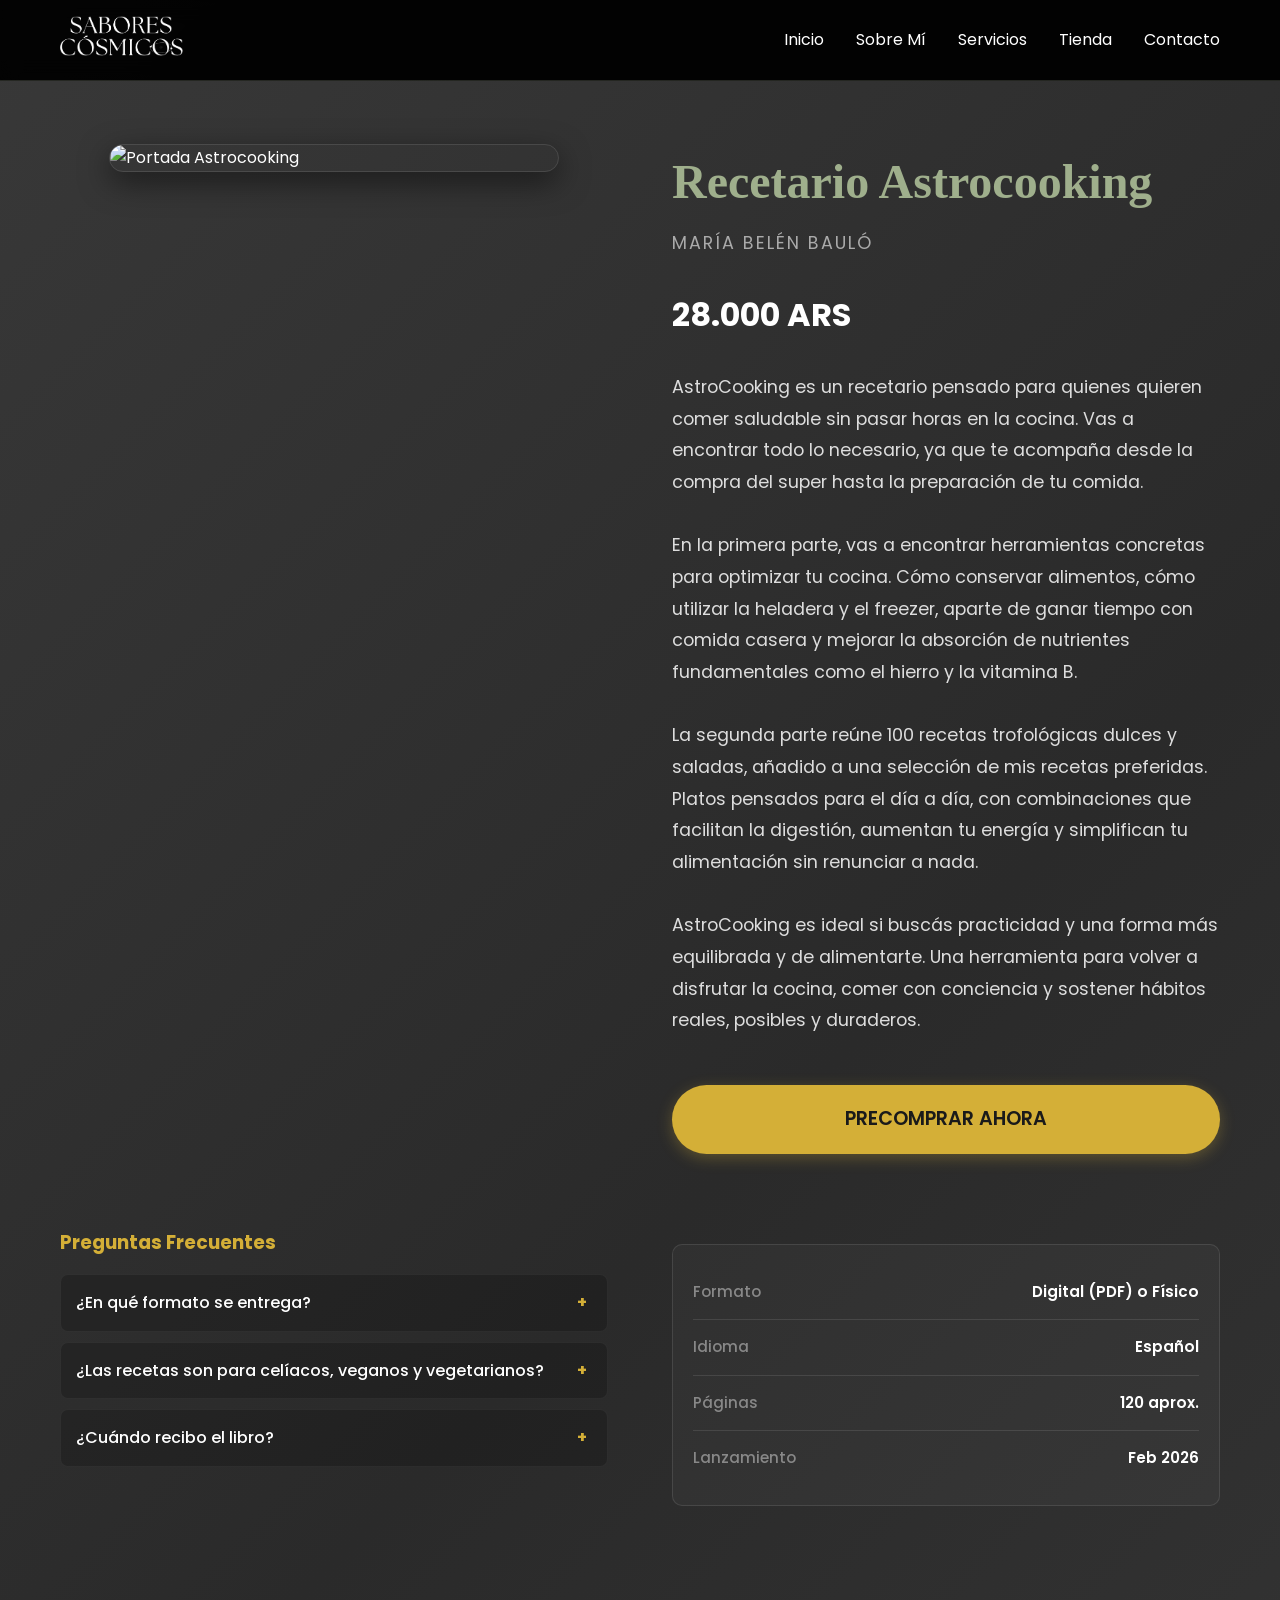
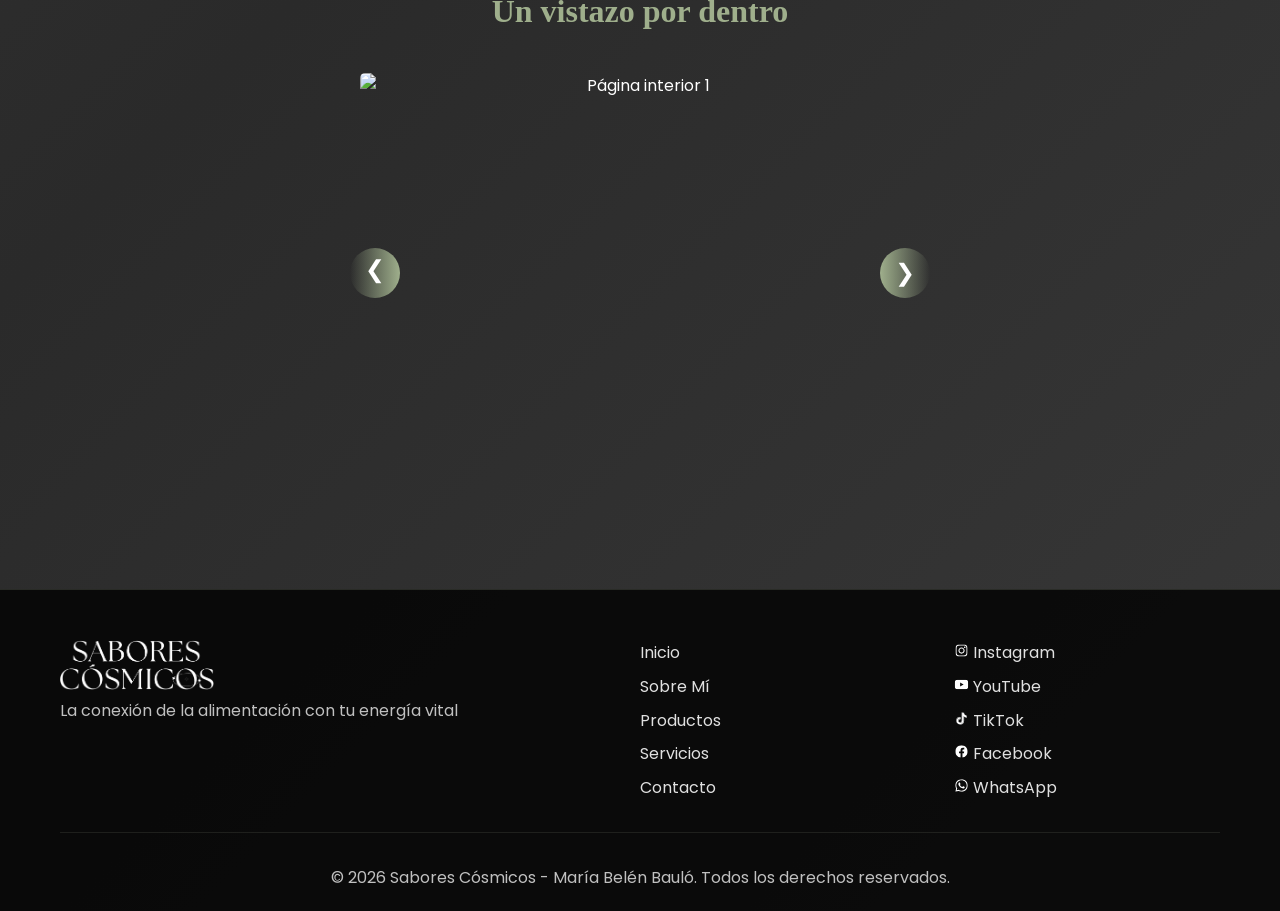
==== astrocooking.html @ de5dc97a "Add files via upload" ====
<!DOCTYPE html>
<html lang="es">
<head>
    <meta charset="UTF-8">
    <meta name="viewport" content="width=device-width, initial-scale=1.0">
    <meta name="description" content="Recetario Astrocooking - Sabores Cósmicos">
    <title>Astrocooking - Preventa | Sabores Cósmicos</title>
    
    <link rel="stylesheet" href="styles.css">
    <link rel="icon" type="image/webp" href="assets/favicon.webp">
    <link href="https://fonts.googleapis.com/css2?family=Poppins:wght@300;400;500;600;700&family=Dancing+Script:wght@400;500;600;700&display=swap" rel="stylesheet">

<style>
        body { padding-top: 80px; }

        
        .product-container {
            display: grid;
            max-width: 1200px;
            margin: 0 auto;
            padding: 4rem 20px;
            gap: 3rem; 
            
            
            grid-template-columns: 1fr 1fr;
            grid-template-areas: 
                "imagen  info"
                "faq     specs";
            align-items: start;
        }

        /* Asignamos nombres a las cajas */
        .area-imagen { grid-area: imagen; }
        .area-info   { grid-area: info; }
        .area-specs  { grid-area: specs; }
        .area-faq    { grid-area: faq; }

        /* Imagen */
        .book-cover-container {
            position: relative;
            border-radius: 15px;
            overflow: hidden;
            box-shadow: 0 10px 30px rgba(0,0,0,0.5);
            border: 1px solid rgba(255,255,255,0.1);
            max-width: 400px; 
            margin: 0 auto;
        }
        
        .book-cover {
            width: 100%;
            display: block;
            transition: transform 0.3s ease;
        }
        .book-cover:hover { transform: scale(1.02); }

        /* Info del Libro */
        .book-info h1 {
            font-family: 'Dancing Script', cursive;
            font-size: 3.5rem;
            color: #d4af37;
            margin-bottom: 0.5rem;
        }
        .author { color: #aaa; text-transform: uppercase; letter-spacing: 2px; margin-bottom: 2rem; }
        .price-tag { font-size: 2rem; font-weight: 700; color: #fff; margin-bottom: 2rem; display: block; }
        .description { font-size: 1.1rem; line-height: 1.8; color: #ddd; margin-bottom: 2rem; }
        
        .btn-large {
            width: 100%;
            padding: 1.2rem;
            font-size: 1.2rem;
            text-align: center;
            margin-top: 1rem;
            display: block;
        }

        
        .specs-table {
            background: rgba(255,255,255,0.03);
            padding: 20px;
            border-radius: 10px;
            border: 1px solid rgba(255,255,255,0.1);
        }
        .spec-row {
            display: flex;
            justify-content: space-between;
            padding: 12px 0;
            border-bottom: 1px solid rgba(255,255,255,0.1);
            font-size: 0.95rem;
        }
        .spec-row:last-child { border-bottom: none; }
        .spec-label { color: #888; }
        .spec-value { color: #fff; font-weight: 600; }

        
        .faq-container h3 { margin-bottom: 1rem; color: #d4af37; }
        
        details {
            background: rgba(0,0,0,0.2);
            margin-bottom: 10px;
            border-radius: 8px;
            border: 1px solid rgba(255,255,255,0.05);
            overflow: hidden;
        }
        
        summary {
            padding: 15px;
            cursor: pointer;
            font-weight: 500;
            outline: none;
            list-style: none;
            position: relative;
        }
        
        summary::-webkit-details-marker { display: none; }
        
        summary::after {
            content: '+';
            position: absolute;
            right: 20px;
            font-weight: bold;
            color: #d4af37;
        }
        
        details[open] summary::after { content: '-'; }
        
        .faq-content {
            padding: 0 15px 15px 15px;
            color: #ccc;
            font-size: 0.95rem;
            line-height: 1.6;
        }

        
        @media (max-width: 768px) {
            .product-container {
                grid-template-columns: 1fr;
                gap: 0.5rem;
                
                grid-template-areas: 
                    "imagen"
                    "info"
                    "faq"
                    "specs";
            }
            .book-info h1 { font-size: 2.5rem; }
        }
    </style>

</head>
<body>

    <nav class="navbar">
        <div class="nav-container">
            <div class="nav-logo">
                <a href="index.html">
                    <img src="assets/logoHD.png" alt="Logo Sabores Cósmicos" class="logo-img">
                </a>
            </div>
            <div class="nav-menu" id="nav-menu">
                <a href="index.html#home" class="nav-link">Inicio</a>
                <a href="index.html#about" class="nav-link">Sobre Mí</a>
                <a href="index.html#services" class="nav-link">Servicios</a>
                <a href="index.html#products" class="nav-link active">Tienda</a>
                <a href="index.html#contact" class="nav-link">Contacto</a>
            </div>
            <div class="hamburger" id="hamburger">
                <span class="bar"></span>
                <span class="bar"></span>
                <span class="bar"></span>
            </div>
        </div>
    </nav>

   <main class="product-container">
        
        <div class="area-imagen">
            <div class="book-cover-container">
                <img src="assets/PLACEHOLDER45.jpg" alt="Portada Astrocooking" class="book-cover">
            </div>
        </div>

        <div class="area-info book-info">
<h1>Recetario Astrocooking</h1>
            <p class="author">María Belén Bauló</p>
            <span class="price-tag">28.000 ARS</span>
            
            <p class="description">
                AstroCooking es un recetario pensado para quienes quieren comer saludable 
                sin pasar horas en la cocina. Vas a encontrar todo lo necesario, ya que te acompaña desde la compra del super hasta
                la preparación de tu comida.<br><br>

                En la primera parte, vas a encontrar herramientas concretas para optimizar tu cocina. Cómo conservar alimentos, cómo utilizar la heladera 
                y el freezer, aparte de ganar tiempo con comida casera y mejorar la absorción de nutrientes fundamentales como el hierro y la vitamina B.<br><br>

                La segunda parte reúne 100 recetas trofológicas dulces y saladas, añadido a una selección de mis recetas preferidas. Platos pensados para 
                el día a día, con combinaciones que facilitan la digestión, aumentan tu energía y simplifican tu alimentación sin renunciar a nada.<br><br>

                AstroCooking es ideal si buscás practicidad y una forma más equilibrada y  de alimentarte. Una herramienta para volver a disfrutar la cocina, 
                comer con conciencia y sostener hábitos reales, posibles y duraderos.
            </p>

            <a href="https://bit.ly/4j3k0Pp" class="btn btn-large">PRECOMPRAR AHORA</a>
            <p style="text-align:center; font-size:0.8rem; margin-top:10px; color:#888;">
                
            </p>
        </div>

        <div class="area-faq faq-container">
            <h3>Preguntas Frecuentes</h3>
            
            <details>
                <summary>¿En qué formato se entrega?</summary>
                <div class="faq-content">
                    El recetario se entrega en uno de dos formatos: En PDF, hecho para usarse cómodamente en cualquier dispositivo.
                    En formato físico, para toda la argentina. Tapa full color, con un interior de papel obra de 75gr.
                </div>
            </details>

            <details>
                <summary>¿Las recetas son para celíacos, veganos y vegetarianos?</summary>
                <div class="faq-content">
                    Sí, las recetas están adaptadas con opciones sin harina ni huevo, queso, carne, etc.
                </div>
            </details>
             
             <details>
                <summary>¿Cuándo recibo el libro?</summary>
                <div class="faq-content">
                    Al ser una preventa, vas a recibir el libro en tu correo electrónico el día del lanzamiento oficial.
                </div>
            </details>
        </div>

        <div class="area-specs specs-table">
            <div class="spec-row">
                <span class="spec-label">Formato</span>
                <span class="spec-value">Digital (PDF) o Físico</span>
            </div>
            <div class="spec-row">
                <span class="spec-label">Idioma</span>
                <span class="spec-value">Español</span>
            </div>
            <div class="spec-row">
                <span class="spec-label">Páginas</span>
                <span class="spec-value">120 aprox.</span>
            </div>
            <div class="spec-row">
                <span class="spec-label">Lanzamiento</span>
                <span class="spec-value">Feb 2026</span>
            </div>
        </div>

    </main>

    <script src="script.js"></script>
</body>
</html><!DOCTYPE html>
<html lang="es">
<head>
    <meta charset="UTF-8">
    <meta name="viewport" content="width=device-width, initial-scale=1.0">
    <meta name="description" content="Recetario Astrocooking - Sabores Cósmicos">
    <title>Astrocooking PREVENTA</title>
    
    <link rel="stylesheet" href="styles.css">
    <link rel="icon" type="image/webp" href="assets/favicon.webp">
    <link href="https://fonts.googleapis.com/css2?family=Poppins:wght@300;400;500;600;700&family=Dancing+Script:wght@400;500;600;700&display=swap" rel="stylesheet">

    <style>
        body { padding-top: 80px; }

        .product-container {
            display: grid;
            grid-template-columns: 1fr 1fr; 
            gap: 4rem;
            padding: 4rem 20px;
            max-width: 1200px;
            margin: 0 auto;
            align-items: start;
        }

     
        .book-cover-container {
            position: relative;
            border-radius: 15px;
            overflow: hidden;
            box-shadow: 0 10px 30px rgba(0,0,0,0.5);
            border: 1px solid rgba(255,255,255,0.1);
            max-width: 450px;
            margin: 0 auto;
        }
        
        .book-cover {
            width: 100%;
            height: auto;
            display: block;
            transition: transform 0.3s ease;
        }
        
        .book-cover:hover { transform: scale(1.02); }

        
        .book-info h1 {
            font-family: 'Raleway';
            font-size: 3rem;
            color: #9faf8cff; 
            margin-bottom: 0.5rem;
        }

        .author {
            font-size: 1.1rem;
            color: #aaa;
            margin-bottom: 2rem;
            text-transform: uppercase;
            letter-spacing: 2px;
        }

        .price-tag {
            font-size: 2rem;
            font-weight: 700;
            color: #fff;
            margin-bottom: 2rem;
            display: block;
        }

        .description {
            font-size: 1.1rem;
            line-height: 1.8;
            color: #ddd;
            margin-bottom: 3rem;
        }

        
        .specs-table {
            width: 100%;
            margin-top: 1rem;
            border-top: 1px solid rgba(255,255,255,0.1);
        }

        .spec-row {
            display: flex;
            justify-content: space-between;
            padding: 15px 0;
            border-bottom: 1px solid rgba(255,255,255,0.1);
            font-size: 0.95rem;
        }

        .spec-label { color: #888; font-weight: 500; }
        .spec-value { color: #fff; font-weight: 600; }

    .btn-large {
            display: block;         
            width: 100%;
            padding: 1.2rem;
            font-size: 1.2rem;
            text-align: center;
            margin-top: 2rem;
            
         
            background-color: #d4af37; 
            color: #1a1a1a;           
            border: none;
            border-radius: 50px;       
            text-decoration: none;   
            font-weight: 600;          
            cursor: pointer;
            transition: all 0.3s ease; 
            box-shadow: 0 4px 15px rgba(212, 175, 55, 0.3); 
        }

        .btn-large:hover {
            background-color: #fff;    
            color: #d4af37;           
            transform: translateY(-3px); 
            box-shadow: 0 6px 20px rgba(212, 175, 55, 0.5);
        }

        
        @media (max-width: 768px) {
            .product-container { grid-template-columns: 1fr; gap: 2rem; }
            .book-info h1 { font-size: 2.5rem; }
        }

.preview-section {
            max-width: 1200px;
            margin: 1rem auto 6rem auto;
            padding: 0 20px;
            text-align: center;
        }

        .preview-section h2 {
            font-family: 'Times New Roman';
            font-size: 2rem;
            color: #9faf8c;
            margin-bottom: 1rem;
        }

        .carousel-container {
            position: relative;
            max-width: 600px;
            margin: 0 auto;
            border-radius: 0px;
            overflow: hidden; 
           
        }

        .carousel-track {
            display: flex;
            transition: transform 0.5s ease-in-out; 
            width: 100%;
        }

        .carousel-slide {
            min-width: 100%; 
            display: flex;
            justify-content: center;
            align-items: center;
            padding: 20px; 
        }

        .carousel-slide img,
        .carousel-slide video {
            width: 100%;
            height: 400px;     
            object-fit: cover;
            border-radius: 5px;
            display: block;    
        }


        .slider-btn {
            position: absolute;
            top: 50%;
            transform: translateY(-50%);
            width: 50px;
            height: 50px;
            border: none;
            color: #fff;
            font-size: 1.5rem;
            cursor: pointer;
            z-index: 10;
            border-radius: 50%;
            display: flex;
            align-items: center;
            justify-content: center;
            transition: opacity 0.3s;

            background: linear-gradient(90deg, #9faf8cff 0%, rgba(159, 175, 140, 0) 100%);
        }

        .slider-btn:hover { opacity: 0.8; }
        .prev-btn { left: 10px; transform: translateY(-50%) rotate(180deg); }
        .next-btn { right: 10px; }
    </style>
</head>
<body>

    <section class="preview-section">
        <h2>Un vistazo por dentro</h2>
        
        <div class="carousel-container">
            <button class="slider-btn prev-btn" onclick="moverCarrusel(-1)">❯</button>
            
            <div class="carousel-track" id="track">
                
                <div class="carousel-slide">
                    <img src="assets/1.1.png" alt="Página interior 1">
                </div>
                
                <div class="carousel-slide">
                    <img src="assets/1.2.png" alt="Página interior 2">
                </div>
                
                <div class="carousel-slide">
                    <img src="assets/1.3.png" alt="Página interior 3">
                </div>
                
               <div class="carousel-slide">
                        <video autoplay loop muted playsinline style="width:100%; height:400px; object-fit:cover; border-radius:5px; display:block;">
                            <source src="assets/1.4.mp4" type="video/mp4">
                            Tu navegador no soporta videos.
                        </video>
                    </div>

                <div class="carousel-slide">
                    <img src="assets/1.5.png" alt="Página interior 5">
                </div>

            </div>

            <button class="slider-btn next-btn" onclick="moverCarrusel(1)">❯</button>
        </div>
    </section>

    <footer class="footer">
        <div class="container">
            <div class="footer-content">
                <div class="footer-logo">
                    <img src="assets/logoHD.png" height="50" alt="Logotipo Sabores Cósmicos" title="Sabores Cósmicos">
                    <p>La conexión de la alimentación con tu energía vital</p>
                </div>
                <div class="footer-links">
                    <a href="#home">Inicio</a>
                    <a href="#about">Sobre Mí</a>
                    <a href="#products">Productos</a>
                    <a href="#services">Servicios</a>
                    <a href="#contact">Contacto</a>
                </div>
                <div class="social-links">
    <a href="https://www.instagram.com/saborescosmicos.mbb/" target="_blank">
        <img src="assets/ig.svg" height="15" alt="Instagram Icon" title="@saborescosmicos.mbb">
        <span>Instagram</span>
    </a>
    <a href="https://www.youtube.com/channel/UCPgUv7SQaU97grO2RtAFSaw" target="_blank">
        <img src="assets/yt.svg" height="15" alt="YouTube Icon" title="@saborescosmicos">
        <span>YouTube</span>
    </a>
    <a href="https://www.tiktok.com/@saborescosmicos" target="_blank">
        <img src="assets/tt.svg" height="15" alt="TikTok Icon" title="@saborescosmicos">
        <span>TikTok</span>
    </a>
    <a href="https://www.facebook.com/saborescosmicos.mbb" target="_blank">
        <img src="assets/fb.svg" height="15" alt="Facebook Icon" title="/saborescosmicos.mbb">
        <span>Facebook</span>
    </a>
    <a href="https://api.whatsapp.com/send/?phone=3516868397&text&type=phone_number&app_absent=0" target="_blank">
        <img src="assets/wsp.svg" height="15" alt="WhatsApp Icon" title="+54 9 351 686-8397">
        <span>WhatsApp</span>
    </a>
</div>
            </div>
            <div class="footer-bottom">
                <p> © 2026 Sabores Cósmicos - María Belén Bauló. Todos los derechos reservados.</p>
            </div>
        </div>
    </footer>

    <script src="script.js"></script>

    <div id="copy-warning">
    <p>El contenido de esta página está protegido. No se permite su copia.</p>
</div>
</body>
</html>

<script>
        let indiceActual = 0;

        function moverCarrusel(direccion) {
            const track = document.getElementById('track');
            const slides = document.querySelectorAll('.carousel-slide');
            const totalSlides = slides.length;

            // Actualizamos el índice
            indiceActual = indiceActual + direccion;

            // Lógica de bucle infinito (si llegas al final, vuelve al inicio)
            if (indiceActual < 0) {
                indiceActual = totalSlides - 1;
            } else if (indiceActual >= totalSlides) {
                indiceActual = 0;
            }

            // Movemos la cinta usando porcentaje
            // Si índice es 0 -> translateX(0%)
            // Si índice es 1 -> translateX(-100%)
            // Si índice es 2 -> translateX(-200%)
            track.style.transform = `translateX(-${indiceActual * 100}%)`;
        }
    </script>

    <script src="script.js"></script>
</body>
</html>
---- styles.css ----
/* Reset and Base Styles */
* {
    margin: 0;
    padding: 0;
    box-sizing: border-box;
}

body {
    font-family: 'Poppins', sans-serif;
    line-height: 1.6;
    color: #ffffff;
    background: linear-gradient(135deg, #383838 0%, #2a2a2a 50%, #383838 100%);
    min-height: 100vh;

    -webkit-user-select: none; 
    -moz-user-select: none;
    -ms-user-select: none;
    user-select: none;
    
}

.container {
    max-width: 1200px;
    margin: 0 auto;
    padding: 0 20px;
}

/* Navigation */
.navbar {
    position: fixed;
    top: 0;
    width: 100%;
    background: rgba(0, 0, 0, 0.95);
    backdrop-filter: blur(10px);
    z-index: 1000;
    padding: 1rem 0;
    border-bottom: 1px solid rgba(115, 123, 106, 0.3);
}

.nav-container {
    max-width: 1200px;
    margin: 0 auto;
    padding: 0 20px;
    display: flex;
    justify-content: space-between;
    align-items: center;
}

.nav-logo .logo-img {
    height: 40px;
    width: auto;
}

.nav-menu {
    display: flex;
    gap: 2rem;
}

.nav-link {
    color: #ffffff;
    text-decoration: none;
    font-weight: 400;
    transition: color 0.3s ease;
    position: relative;
}

.nav-link:hover {
    color: #737b6a;
}

.nav-link::after {
    content: '';
    position: absolute;
    width: 0;
    height: 2px;
    bottom: -5px;
    left: 0;
    background: linear-gradient(90deg, #737b6a, #383838);
    transition: width 0.5s ease;
}

.nav-link:hover::after {
    width: 100%;
}

.nav-social-links {
    display: flex; 
    gap: 1.2rem; 
    align-items: center; 
}

.nav-social-links img {
    height: 24px;
    transition: transform 0.3s ease;
}

.hamburger {
    display: none;
    flex-direction: column;
    cursor: pointer;
}

.hamburger span {
    width: 25px;
    height: 3px;
    background: #737b6a;
    margin: 3px 0;
    transition: 0.3s;
}

/* Hero Section */
.hero {
    min-height: 100vh;
    display: flex;
    align-items: center;
    text-align: left;
    padding: 120px 20px 100px 100px;
    background: radial-gradient(ellipse at center, rgba(115, 123, 106, 0.1) 0%, transparent 70%);

    background-image: linear-gradient(rgba(0, 0, 0, 0.3), rgba(0, 0, 0, 0.3)), url('assets/bg2.jpg');
    background-size: cover;
    background-position: center;
    background-repeat: no-repeat;
}


.hero-content {
    align-items: center;
    justify-content: flex-end;
    margin-left: 670px;
    max-width: 1300px;
    text-align: left;
}

.profile-image {
    margin-bottom: 2rem;
}

.profile-img {
    width: 200px;
    height: 200px;
    border-radius: 50%;
    border: 4px solid #737b6a;
    box-shadow: 0 0 30px rgba(115, 123, 106, 0.3);
    transition: transform 0.3s ease;
}

.profile-img:hover {
    transform: scale(1.05);
}

.hero-title {
    font-size: 3rem;
    font-weight: 700;
    margin-bottom: 0.1rem;
    color: #becdac;
    text-shadow: 0px 0px 5px rgba(0, 0, 0, 0.4); 
}

.hero-subtitle {
    font-size: 0.9rem;
    color: #becdac;
    margin-bottom: 1rem;
    font-weight: 500;
    text-shadow: 2px 2px 4px rgba(0, 0, 0, 0.5);
}

.hero-description {
    font-size: 1.1rem;
    line-height: 1.8;
    margin-bottom: 3rem;
    color: #e0e0e0;
    max-width: 600px;
    margin-left: auto;
    margin-right: auto;
    text-shadow: 2px 2px 4px rgba(0, 0, 0, 0.5);
}

.cta-buttons {
    display: flex;
    gap: 1rem;
    justify-content: flex-start;
    flex-wrap: wrap;
}

/* Buttons */
.btn {
    padding: 12px 30px;
    border: none;
    border-radius: 50px;
    font-size: 1rem;
    font-weight: 500;
    text-decoration: none;
    display: inline-block;
    transition: all 0.3s ease;
    cursor: pointer;
    text-align: center;
}

.btn-primary {
    background: linear-gradient(135deg, #becdac, #515151);
    color: #ffffff;
    box-shadow: 0 4px 15px rgba(115, 123, 106, 0.3);
}

.btn-primary:hover {
    transform: translateY(-2px);
    box-shadow: 0 6px 20px rgba(115, 123, 106, 0.4);
}

.btn-secondary {
    background: transparent;
    color: #becdac;
    border: 2px solid #becdac;
}

.btn-secondary:hover {
    background: #737b6a;
    color: #ffffff;
    transform: translateY(-2px);
}

/* Section Titles */
.section-title {
    font-size: 2.5rem;
    text-align: center;
    padding: -120px 0 10px;
    margin-bottom: 1rem;
    background: linear-gradient(135deg, #becdac);
    -webkit-background-clip: text;
    -webkit-text-fill-color: transparent;
    background-clip: text;
    font-weight: 600;
}

/* About Section */
.about {
    padding: 120px 0 100px;
    background: rgba(115, 123, 106, 0.005 );

    background-image: linear-gradient(rgba(56, 56, 56, 0.9), rgba(56, 56, 56, .9)), url('assets/aboutBG.jpg');
    background-size: cover;
    background-position: center;
    background-repeat: no-repeat;
}

.about-content {
    display: grid;
    grid-template-columns: 1fr 2fr;
    gap: 4rem;
    align-items: center;
}

.about-img {
    width: 100%;
    border-radius: 20px;
    box-shadow: 0 10px 30px rgba(0, 0, 0, 0.3);
    border: 3px solid #737b6a83;
}

.about-text {
    font-size: 1.1rem;
    line-height: 1.8;
    color: #e0e0e0;
}

.about-text p {
    margin-bottom: 1.5rem;
}

.about-highlights {
    margin-top: 2rem;
    display: grid;
    gap: 1.5rem;
}

.highlight {
    padding: 1.5rem;
    background: rgba(115, 123, 106, 0.1);
    border-radius: 15px;
    border-left: 4px solid #737b6a;
}

.highlight h4 {
    color: #737b6a;
    margin-bottom: 0.5rem;
    font-size: 1.1rem;
}

.highlight p {
    color: #c0c0c0;
    margin: 0;
}


/* --- Products & Services styles --- */
.products-grid,
.services-grid {
    display: grid;
    grid-template-columns: repeat(auto-fit, minmax(280px, 1fr));
    gap: 2rem;
   margin-bottom: 4rem;
}

/* Islands */
.product-card,
.service-card {
    display: flex;
    flex-direction: column;
    border-radius: 12px;
    background-color: #383838;
    box-shadow: 0 4px 8px rgba(0, 0, 0, 0.2);
    overflow: hidden;
    padding: 1.5rem;
    position: relative;
    transition: transform 0.3s ease, box-shadow 0.3s ease;
}

/* Button alignment */
.product-info,
.service-info {
    display: flex;
    flex-direction: column;
    height: 100%;
}

.product-info h3,
.product-info p,
.product-info .product-price,
.service-info h3,
.service-info p {
    flex-grow: 1;
}

.product-info button,
.service-info button {
    margin-top: auto;
}

/* Images */
.product-image img,
.service-image img {
    width: 100%;
    height: auto;
    border-radius: 8px;
    margin-bottom: 1rem;
}

.products {
    padding: 100px 0;
}

.product-card:hover {
    transform: translateY(-10px);
    box-shadow: 0 15px 40px rgba(115, 123, 106, 0.2);
}

.product-image img {
    width: 100%;
    height: 200px;
    object-fit: cover;
}

.product-info {
    padding: 1.5rem;
}

.product-info h3 {
    color: #737b6a;
    margin-bottom: 1rem;
    font-size: 1.3rem;
}

.product-info p {
    color: #c0c0c0;
    margin-bottom: 1.5rem;
    line-height: 1.6;
}

.product-price {
    font-size: 1.5rem;
    font-weight: 700;
    color: #ffffff;
    margin-bottom: 1rem;
}

/* Subsection Titles */
.subsection-title {
    font-family: 'Poppins';
    font-size: 2.5rem;
     font-weight: 300;

    margin-top: 4rem;

    margin-bottom: 2rem;
    text-align: center;
    color: #fff;
    text-shadow: 2px 2px 4px rgba(0, 0, 0, 0.5);
    transition: color 0.3s ease;
}


/* Services Section */
.services {
    padding: 100px 0;
    background: rgba(115, 123, 106, 0.05);
}

.service-card {
    background: rgba(255, 255, 255, 0.05);
    padding: 2rem;
    border-radius: 20px;
    text-align: center;
    transition: transform 0.3s ease;
    border: 1px solid rgba(115, 123, 106, 0.2);
}

.service-card:hover {
    transform: translateY(-5px);
}

.service-icon {
    font-size: 3rem;
    margin-bottom: 1rem;
}

.service-card h3 {
    color: #737b6a;
    margin-bottom: 1rem;
    font-size: 1.3rem;
}

.service-card p {
    color: #c0c0c0;
    margin-bottom: 2rem;
    line-height: 1.6;
}


/* Newsletter Section */
.newsletter {
    padding: 80px 0;
    background: linear-gradient(135deg, rgba(115, 123, 106, 0.1), rgba(56, 56, 56, 0.1));
    text-align: center;
}

.newsletter-content h2 {
    font-size: 2.2rem;
    margin-bottom: 1rem;
    color: #737b6a;
}

.newsletter-content p {
    font-size: 1.1rem;
    margin-bottom: 2rem;
    color: #e0e0e0;
}

.newsletter-form {
    display: flex;
    gap: 1rem;
    justify-content: center;
    max-width: 500px;
    margin: 0 auto;
}

.newsletter-form input {
    flex: 1;
    padding: 12px 20px;
    border: 2px solid rgba(115, 123, 106, 0.3);
    border-radius: 50px;
    background: rgba(255, 255, 255, 0.1);
    color: #ffffff;
    font-size: 1rem;
}

.newsletter-form input::placeholder {
    color: #c0c0c0;
}

.newsletter-form input:focus {
    outline: none;
    border-color: #737b6a;
}

/* Contact Section */
.contact {
    padding: 100px 0;
}

.contact-content {
    display: grid;
    grid-template-columns: 1fr 1fr;
    gap: 4rem;
}

.contact-info {
    display: flex;
    flex-direction: column;
    gap: 2rem;
}

.contact-item h4 {
    color: #737b6a;
    margin-bottom: 0.5rem;
    font-size: 1.2rem;
}

.contact-item p {
    color: #e0e0e0;
    font-size: 1.1rem;
}

.contact-form {
    display: flex;
    flex-direction: column;
    gap: 1rem;
}

.contact-form input,
.contact-form textarea {
    padding: 15px 20px;
    border: 2px solid rgba(115, 123, 106, 0.3);
    border-radius: 10px;
    background: rgba(255, 255, 255, 0.1);
    color: #ffffff;
    font-size: 1rem;
    font-family: inherit;
}

.contact-form input::placeholder,
.contact-form textarea::placeholder {
    color: #c0c0c0;
}

.contact-form input:focus,
.contact-form textarea:focus {
    outline: none;
    border-color: #737b6a;
}

/* Footer */
.footer {
    background: rgba(0, 0, 0, 0.8);
    padding: 50px 0 20px;
    border-top: 1px solid rgba(115, 123, 106, 0.3);
}

.footer-content {
    display: grid;
    grid-template-columns: 2fr 1fr 1fr;
    gap: 3rem;
    margin-bottom: 2rem;
}

.footer-logo h3 {
    font-family: 'Dancing Script', cursive;
    color: #737b6a;
    font-size: 1.8rem;
    margin-bottom: 0.5rem;
}

.footer-logo p {
    color: #c0c0c0;
}

.footer-links {
    display: flex;
    flex-direction: column;
    gap: 0.5rem;
}

.footer-links a {
    color: #e0e0e0;
    text-decoration: none;
    transition: color 0.3s ease;
}

.footer-links a:hover {
    color: #737b6a;
}

.social-links {
    display: flex;
    flex-direction: column;
    gap: 0.5rem;
}

.social-links a {
    color: #e0e0e0;
    text-decoration: none;
    transition: color 0.3s ease;
}

.social-links a:hover {
    color: #737b6a;
}

.footer-bottom {
    text-align: center;
    padding-top: 2rem;
    border-top: 1px solid rgba(115, 123, 106, 0.2);
    color: #c0c0c0;
}

/* Responsive Design */
@media (max-width: 768px) {
    .hamburger {
        display: flex;
    }
    
    .nav-menu {
        position: fixed;
        left: -100%;
        top: 70px;
        flex-direction: column;
        background-color: rgba(0, 0, 0, 0.95);
        width: 100%;
        text-align: center;
        transition: 0.3s;
        padding: 2rem 0;
    }
    
    .nav-menu.active {
        left: 0;
    }

    .nav-social-links {
    display: flex; 
    gap: 0.2rem; 
    align-items: center; 
}

.hero {

      background-image: linear-gradient(rgba(0, 0, 0, 0.6), rgba(0, 0, 0, 0.3)), url('assets/bg\ mobile.jpg');
}
    
    .hero-title {
        font-size: 2.2rem;
    }
    
    .hero-subtitle {
        font-size: 1.1rem;
    }
    
    .cta-buttons {
        flex-direction: column;
        align-items: center;
    }
    
    .about-content {
        grid-template-columns: 1fr;
        gap: 2rem;
    }
    
    .contact-content {
        grid-template-columns: 1fr;
        gap: 2rem;
    }
    
    .footer-content {
        grid-template-columns: 1fr;
        gap: 2rem;
        text-align: center;
    }
    
    .newsletter-form {
        flex-direction: column;
    }
    
    .section-title {
        font-size: 2rem;
    }
}

@media (max-width: 768px) {

     .hero {
        text-align: center; 
        justify-content: center; 
        padding: 100px 20px; 


    background-size: cover;
    background-position: center;
    background-repeat: no-repeat;
    
    }

    .hero-content {
        max-width: 100%; 
        margin: 0; 
    }

    .hero-title {
        font-size: 1.8rem;
    }

    .nav-social-links img {
    height: 18px;
}

.nav-logo .logo-img {
    height: 30px;
    width: auto;
}

.nav-social-links {
    gap: 0.5rem;
    align-items: right;
}


     .cta-buttons {
        flex-direction: column; 
        align-items: center; 
        gap: 1rem;
    }

    .btn {
        width: 80%; 
    }

    
    .profile-img {
        width: 150px;
        height: 150px;
    }
    
    .products-grid,
    .services-grid {
        grid-template-columns: 1fr;
    }
}

/* Animations */
@keyframes fadeInUp {
    from {
        opacity: 0;
        transform: translateY(30px);
    }
    to {
        opacity: 1;
        transform: translateY(0);
    }
}

.hero-content,
.about-content,
.product-card,
.service-card {
    animation: fadeInUp 0.8s ease-out;
}

/* Smooth scrolling */
html {
    scroll-behavior: smooth;
}

/* Custom scrollbar */
::-webkit-scrollbar {
    width: 8px;
}

::-webkit-scrollbar-track {
    background: #383838;
}

::-webkit-scrollbar-thumb {
    background: linear-gradient(135deg, #737b6a, #383838);
    border-radius: 4px;
}

::-webkit-scrollbar-thumb:hover {
    background: linear-gradient(135deg, #737b6a, #383838);
}

#copy-warning {
    position: fixed;
    bottom: 20px;
    left: 50%;
    transform: translateX(-50%);
    background-color: #383838;
    color: #fff;
    padding: 15px 30px;
    border-radius: 10px;
    box-shadow: 0 4px 15px rgba(0, 0, 0, 0.2);
    z-index: 1000;
    opacity: 0;
    visibility: hidden;
    transition: opacity 0.3s ease, visibility 0.3s ease;
}

#copy-warning.visible {
    opacity: 1;
    visibility: visible;
}
---- styles.css ----
/* Reset and Base Styles */
* {
    margin: 0;
    padding: 0;
    box-sizing: border-box;
}

body {
    font-family: 'Poppins', sans-serif;
    line-height: 1.6;
    color: #ffffff;
    background: linear-gradient(135deg, #383838 0%, #2a2a2a 50%, #383838 100%);
    min-height: 100vh;

    -webkit-user-select: none; 
    -moz-user-select: none;
    -ms-user-select: none;
    user-select: none;
    
}

.container {
    max-width: 1200px;
    margin: 0 auto;
    padding: 0 20px;
}

/* Navigation */
.navbar {
    position: fixed;
    top: 0;
    width: 100%;
    background: rgba(0, 0, 0, 0.95);
    backdrop-filter: blur(10px);
    z-index: 1000;
    padding: 1rem 0;
    border-bottom: 1px solid rgba(115, 123, 106, 0.3);
}

.nav-container {
    max-width: 1200px;
    margin: 0 auto;
    padding: 0 20px;
    display: flex;
    justify-content: space-between;
    align-items: center;
}

.nav-logo .logo-img {
    height: 40px;
    width: auto;
}

.nav-menu {
    display: flex;
    gap: 2rem;
}

.nav-link {
    color: #ffffff;
    text-decoration: none;
    font-weight: 400;
    transition: color 0.3s ease;
    position: relative;
}

.nav-link:hover {
    color: #737b6a;
}

.nav-link::after {
    content: '';
    position: absolute;
    width: 0;
    height: 2px;
    bottom: -5px;
    left: 0;
    background: linear-gradient(90deg, #737b6a, #383838);
    transition: width 0.5s ease;
}

.nav-link:hover::after {
    width: 100%;
}

.nav-social-links {
    display: flex; 
    gap: 1.2rem; 
    align-items: center; 
}

.nav-social-links img {
    height: 24px;
    transition: transform 0.3s ease;
}

.hamburger {
    display: none;
    flex-direction: column;
    cursor: pointer;
}

.hamburger span {
    width: 25px;
    height: 3px;
    background: #737b6a;
    margin: 3px 0;
    transition: 0.3s;
}

/* Hero Section */
.hero {
    min-height: 100vh;
    display: flex;
    align-items: center;
    text-align: left;
    padding: 120px 20px 100px 100px;
    background: radial-gradient(ellipse at center, rgba(115, 123, 106, 0.1) 0%, transparent 70%);

    background-image: linear-gradient(rgba(0, 0, 0, 0.3), rgba(0, 0, 0, 0.3)), url('assets/bg2.jpg');
    background-size: cover;
    background-position: center;
    background-repeat: no-repeat;
}


.hero-content {
    align-items: center;
    justify-content: flex-end;
    margin-left: 670px;
    max-width: 1300px;
    text-align: left;
}

.profile-image {
    margin-bottom: 2rem;
}

.profile-img {
    width: 200px;
    height: 200px;
    border-radius: 50%;
    border: 4px solid #737b6a;
    box-shadow: 0 0 30px rgba(115, 123, 106, 0.3);
    transition: transform 0.3s ease;
}

.profile-img:hover {
    transform: scale(1.05);
}

.hero-title {
    font-size: 3rem;
    font-weight: 700;
    margin-bottom: 0.1rem;
    color: #becdac;
    text-shadow: 0px 0px 5px rgba(0, 0, 0, 0.4); 
}

.hero-subtitle {
    font-size: 0.9rem;
    color: #becdac;
    margin-bottom: 1rem;
    font-weight: 500;
    text-shadow: 2px 2px 4px rgba(0, 0, 0, 0.5);
}

.hero-description {
    font-size: 1.1rem;
    line-height: 1.8;
    margin-bottom: 3rem;
    color: #e0e0e0;
    max-width: 600px;
    margin-left: auto;
    margin-right: auto;
    text-shadow: 2px 2px 4px rgba(0, 0, 0, 0.5);
}

.cta-buttons {
    display: flex;
    gap: 1rem;
    justify-content: flex-start;
    flex-wrap: wrap;
}

/* Buttons */
.btn {
    padding: 12px 30px;
    border: none;
    border-radius: 50px;
    font-size: 1rem;
    font-weight: 500;
    text-decoration: none;
    display: inline-block;
    transition: all 0.3s ease;
    cursor: pointer;
    text-align: center;
}

.btn-primary {
    background: linear-gradient(135deg, #becdac, #515151);
    color: #ffffff;
    box-shadow: 0 4px 15px rgba(115, 123, 106, 0.3);
}

.btn-primary:hover {
    transform: translateY(-2px);
    box-shadow: 0 6px 20px rgba(115, 123, 106, 0.4);
}

.btn-secondary {
    background: transparent;
    color: #becdac;
    border: 2px solid #becdac;
}

.btn-secondary:hover {
    background: #737b6a;
    color: #ffffff;
    transform: translateY(-2px);
}

/* Section Titles */
.section-title {
    font-size: 2.5rem;
    text-align: center;
    padding: -120px 0 10px;
    margin-bottom: 1rem;
    background: linear-gradient(135deg, #becdac);
    -webkit-background-clip: text;
    -webkit-text-fill-color: transparent;
    background-clip: text;
    font-weight: 600;
}

/* About Section */
.about {
    padding: 120px 0 100px;
    background: rgba(115, 123, 106, 0.005 );

    background-image: linear-gradient(rgba(56, 56, 56, 0.9), rgba(56, 56, 56, .9)), url('assets/aboutBG.jpg');
    background-size: cover;
    background-position: center;
    background-repeat: no-repeat;
}

.about-content {
    display: grid;
    grid-template-columns: 1fr 2fr;
    gap: 4rem;
    align-items: center;
}

.about-img {
    width: 100%;
    border-radius: 20px;
    box-shadow: 0 10px 30px rgba(0, 0, 0, 0.3);
    border: 3px solid #737b6a83;
}

.about-text {
    font-size: 1.1rem;
    line-height: 1.8;
    color: #e0e0e0;
}

.about-text p {
    margin-bottom: 1.5rem;
}

.about-highlights {
    margin-top: 2rem;
    display: grid;
    gap: 1.5rem;
}

.highlight {
    padding: 1.5rem;
    background: rgba(115, 123, 106, 0.1);
    border-radius: 15px;
    border-left: 4px solid #737b6a;
}

.highlight h4 {
    color: #737b6a;
    margin-bottom: 0.5rem;
    font-size: 1.1rem;
}

.highlight p {
    color: #c0c0c0;
    margin: 0;
}


/* --- Products & Services styles --- */
.products-grid,
.services-grid {
    display: grid;
    grid-template-columns: repeat(auto-fit, minmax(280px, 1fr));
    gap: 2rem;
   margin-bottom: 4rem;
}

/* Islands */
.product-card,
.service-card {
    display: flex;
    flex-direction: column;
    border-radius: 12px;
    background-color: #383838;
    box-shadow: 0 4px 8px rgba(0, 0, 0, 0.2);
    overflow: hidden;
    padding: 1.5rem;
    position: relative;
    transition: transform 0.3s ease, box-shadow 0.3s ease;
}

/* Button alignment */
.product-info,
.service-info {
    display: flex;
    flex-direction: column;
    height: 100%;
}

.product-info h3,
.product-info p,
.product-info .product-price,
.service-info h3,
.service-info p {
    flex-grow: 1;
}

.product-info button,
.service-info button {
    margin-top: auto;
}

/* Images */
.product-image img,
.service-image img {
    width: 100%;
    height: auto;
    border-radius: 8px;
    margin-bottom: 1rem;
}

.products {
    padding: 100px 0;
}

.product-card:hover {
    transform: translateY(-10px);
    box-shadow: 0 15px 40px rgba(115, 123, 106, 0.2);
}

.product-image img {
    width: 100%;
    height: 200px;
    object-fit: cover;
}

.product-info {
    padding: 1.5rem;
}

.product-info h3 {
    color: #737b6a;
    margin-bottom: 1rem;
    font-size: 1.3rem;
}

.product-info p {
    color: #c0c0c0;
    margin-bottom: 1.5rem;
    line-height: 1.6;
}

.product-price {
    font-size: 1.5rem;
    font-weight: 700;
    color: #ffffff;
    margin-bottom: 1rem;
}

/* Subsection Titles */
.subsection-title {
    font-family: 'Poppins';
    font-size: 2.5rem;
     font-weight: 300;

    margin-top: 4rem;

    margin-bottom: 2rem;
    text-align: center;
    color: #fff;
    text-shadow: 2px 2px 4px rgba(0, 0, 0, 0.5);
    transition: color 0.3s ease;
}


/* Services Section */
.services {
    padding: 100px 0;
    background: rgba(115, 123, 106, 0.05);
}

.service-card {
    background: rgba(255, 255, 255, 0.05);
    padding: 2rem;
    border-radius: 20px;
    text-align: center;
    transition: transform 0.3s ease;
    border: 1px solid rgba(115, 123, 106, 0.2);
}

.service-card:hover {
    transform: translateY(-5px);
}

.service-icon {
    font-size: 3rem;
    margin-bottom: 1rem;
}

.service-card h3 {
    color: #737b6a;
    margin-bottom: 1rem;
    font-size: 1.3rem;
}

.service-card p {
    color: #c0c0c0;
    margin-bottom: 2rem;
    line-height: 1.6;
}


/* Newsletter Section */
.newsletter {
    padding: 80px 0;
    background: linear-gradient(135deg, rgba(115, 123, 106, 0.1), rgba(56, 56, 56, 0.1));
    text-align: center;
}

.newsletter-content h2 {
    font-size: 2.2rem;
    margin-bottom: 1rem;
    color: #737b6a;
}

.newsletter-content p {
    font-size: 1.1rem;
    margin-bottom: 2rem;
    color: #e0e0e0;
}

.newsletter-form {
    display: flex;
    gap: 1rem;
    justify-content: center;
    max-width: 500px;
    margin: 0 auto;
}

.newsletter-form input {
    flex: 1;
    padding: 12px 20px;
    border: 2px solid rgba(115, 123, 106, 0.3);
    border-radius: 50px;
    background: rgba(255, 255, 255, 0.1);
    color: #ffffff;
    font-size: 1rem;
}

.newsletter-form input::placeholder {
    color: #c0c0c0;
}

.newsletter-form input:focus {
    outline: none;
    border-color: #737b6a;
}

/* Contact Section */
.contact {
    padding: 100px 0;
}

.contact-content {
    display: grid;
    grid-template-columns: 1fr 1fr;
    gap: 4rem;
}

.contact-info {
    display: flex;
    flex-direction: column;
    gap: 2rem;
}

.contact-item h4 {
    color: #737b6a;
    margin-bottom: 0.5rem;
    font-size: 1.2rem;
}

.contact-item p {
    color: #e0e0e0;
    font-size: 1.1rem;
}

.contact-form {
    display: flex;
    flex-direction: column;
    gap: 1rem;
}

.contact-form input,
.contact-form textarea {
    padding: 15px 20px;
    border: 2px solid rgba(115, 123, 106, 0.3);
    border-radius: 10px;
    background: rgba(255, 255, 255, 0.1);
    color: #ffffff;
    font-size: 1rem;
    font-family: inherit;
}

.contact-form input::placeholder,
.contact-form textarea::placeholder {
    color: #c0c0c0;
}

.contact-form input:focus,
.contact-form textarea:focus {
    outline: none;
    border-color: #737b6a;
}

/* Footer */
.footer {
    background: rgba(0, 0, 0, 0.8);
    padding: 50px 0 20px;
    border-top: 1px solid rgba(115, 123, 106, 0.3);
}

.footer-content {
    display: grid;
    grid-template-columns: 2fr 1fr 1fr;
    gap: 3rem;
    margin-bottom: 2rem;
}

.footer-logo h3 {
    font-family: 'Dancing Script', cursive;
    color: #737b6a;
    font-size: 1.8rem;
    margin-bottom: 0.5rem;
}

.footer-logo p {
    color: #c0c0c0;
}

.footer-links {
    display: flex;
    flex-direction: column;
    gap: 0.5rem;
}

.footer-links a {
    color: #e0e0e0;
    text-decoration: none;
    transition: color 0.3s ease;
}

.footer-links a:hover {
    color: #737b6a;
}

.social-links {
    display: flex;
    flex-direction: column;
    gap: 0.5rem;
}

.social-links a {
    color: #e0e0e0;
    text-decoration: none;
    transition: color 0.3s ease;
}

.social-links a:hover {
    color: #737b6a;
}

.footer-bottom {
    text-align: center;
    padding-top: 2rem;
    border-top: 1px solid rgba(115, 123, 106, 0.2);
    color: #c0c0c0;
}

/* Responsive Design */
@media (max-width: 768px) {
    .hamburger {
        display: flex;
    }
    
    .nav-menu {
        position: fixed;
        left: -100%;
        top: 70px;
        flex-direction: column;
        background-color: rgba(0, 0, 0, 0.95);
        width: 100%;
        text-align: center;
        transition: 0.3s;
        padding: 2rem 0;
    }
    
    .nav-menu.active {
        left: 0;
    }

    .nav-social-links {
    display: flex; 
    gap: 0.2rem; 
    align-items: center; 
}

.hero {

      background-image: linear-gradient(rgba(0, 0, 0, 0.6), rgba(0, 0, 0, 0.3)), url('assets/bg\ mobile.jpg');
}
    
    .hero-title {
        font-size: 2.2rem;
    }
    
    .hero-subtitle {
        font-size: 1.1rem;
    }
    
    .cta-buttons {
        flex-direction: column;
        align-items: center;
    }
    
    .about-content {
        grid-template-columns: 1fr;
        gap: 2rem;
    }
    
    .contact-content {
        grid-template-columns: 1fr;
        gap: 2rem;
    }
    
    .footer-content {
        grid-template-columns: 1fr;
        gap: 2rem;
        text-align: center;
    }
    
    .newsletter-form {
        flex-direction: column;
    }
    
    .section-title {
        font-size: 2rem;
    }
}

@media (max-width: 768px) {

     .hero {
        text-align: center; 
        justify-content: center; 
        padding: 100px 20px; 


    background-size: cover;
    background-position: center;
    background-repeat: no-repeat;
    
    }

    .hero-content {
        max-width: 100%; 
        margin: 0; 
    }

    .hero-title {
        font-size: 1.8rem;
    }

    .nav-social-links img {
    height: 18px;
}

.nav-logo .logo-img {
    height: 30px;
    width: auto;
}

.nav-social-links {
    gap: 0.5rem;
    align-items: right;
}


     .cta-buttons {
        flex-direction: column; 
        align-items: center; 
        gap: 1rem;
    }

    .btn {
        width: 80%; 
    }

    
    .profile-img {
        width: 150px;
        height: 150px;
    }
    
    .products-grid,
    .services-grid {
        grid-template-columns: 1fr;
    }
}

/* Animations */
@keyframes fadeInUp {
    from {
        opacity: 0;
        transform: translateY(30px);
    }
    to {
        opacity: 1;
        transform: translateY(0);
    }
}

.hero-content,
.about-content,
.product-card,
.service-card {
    animation: fadeInUp 0.8s ease-out;
}

/* Smooth scrolling */
html {
    scroll-behavior: smooth;
}

/* Custom scrollbar */
::-webkit-scrollbar {
    width: 8px;
}

::-webkit-scrollbar-track {
    background: #383838;
}

::-webkit-scrollbar-thumb {
    background: linear-gradient(135deg, #737b6a, #383838);
    border-radius: 4px;
}

::-webkit-scrollbar-thumb:hover {
    background: linear-gradient(135deg, #737b6a, #383838);
}

#copy-warning {
    position: fixed;
    bottom: 20px;
    left: 50%;
    transform: translateX(-50%);
    background-color: #383838;
    color: #fff;
    padding: 15px 30px;
    border-radius: 10px;
    box-shadow: 0 4px 15px rgba(0, 0, 0, 0.2);
    z-index: 1000;
    opacity: 0;
    visibility: hidden;
    transition: opacity 0.3s ease, visibility 0.3s ease;
}

#copy-warning.visible {
    opacity: 1;
    visibility: visible;
}
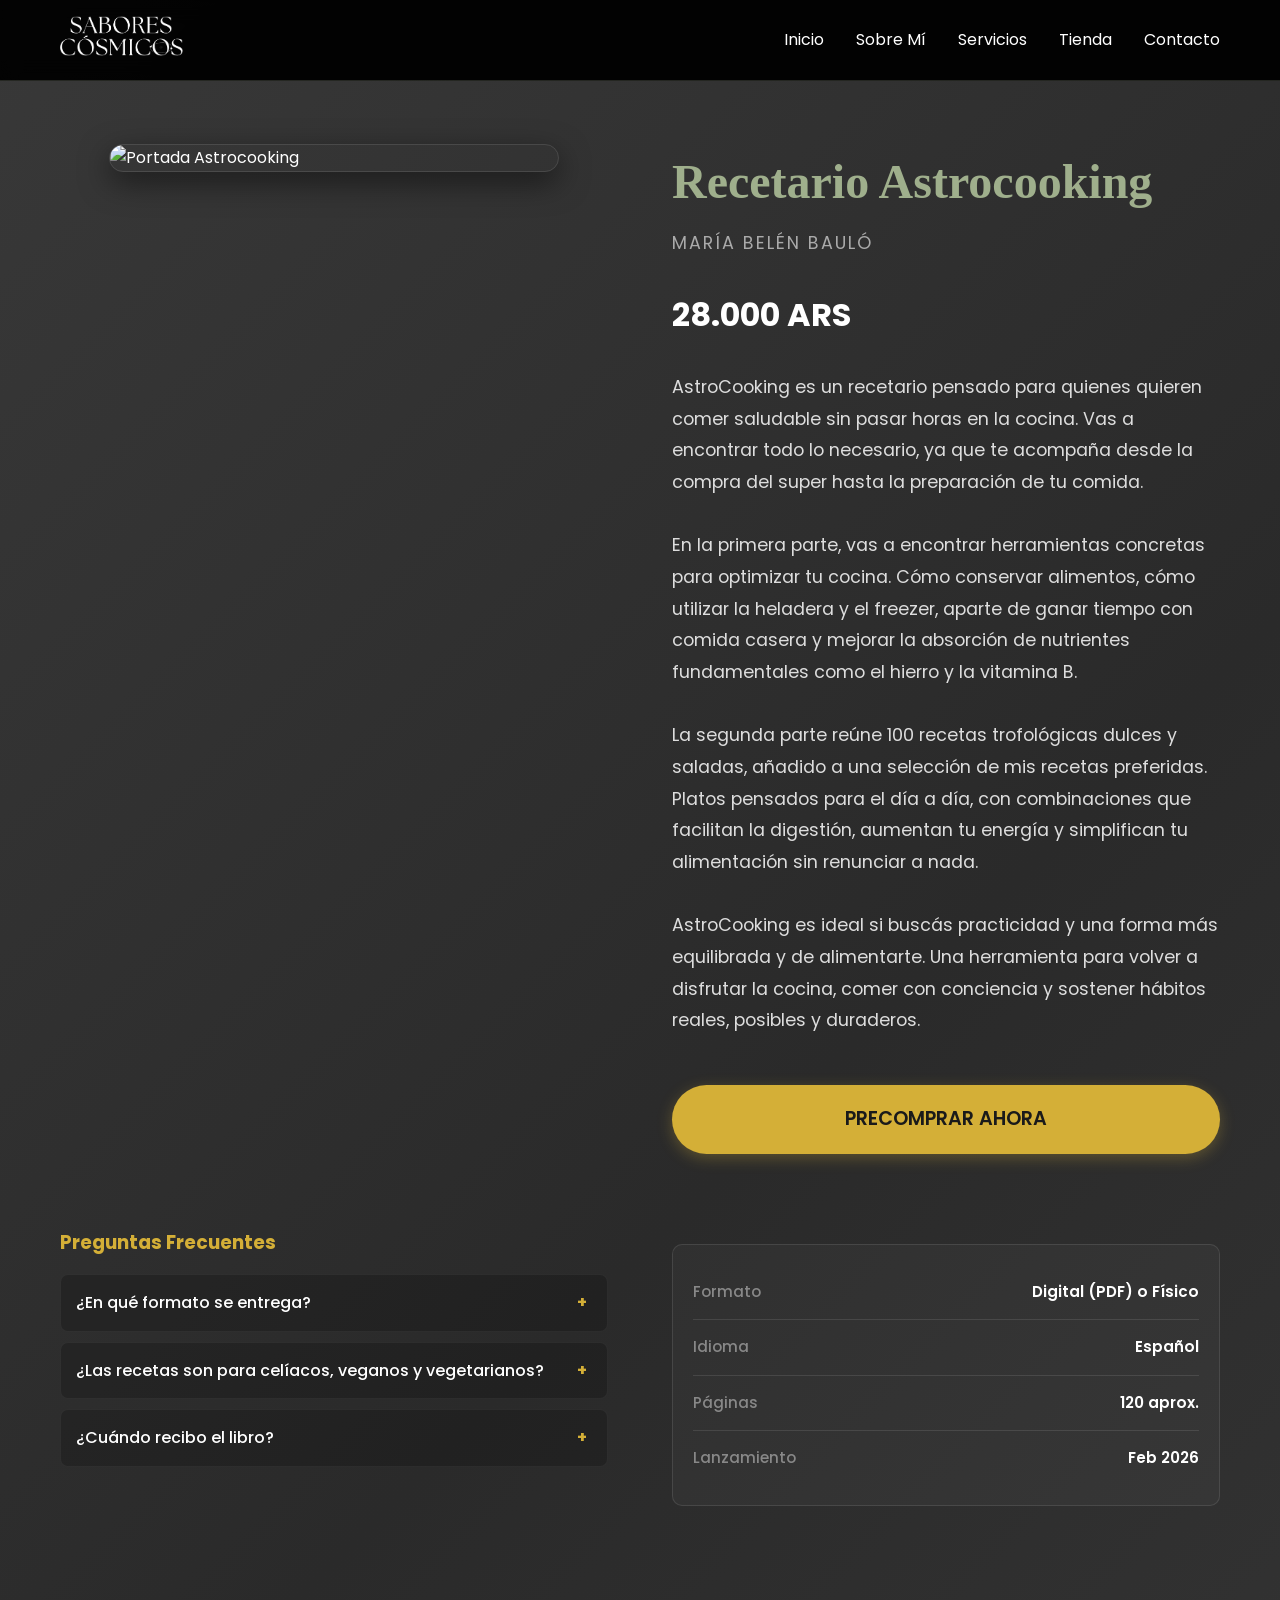
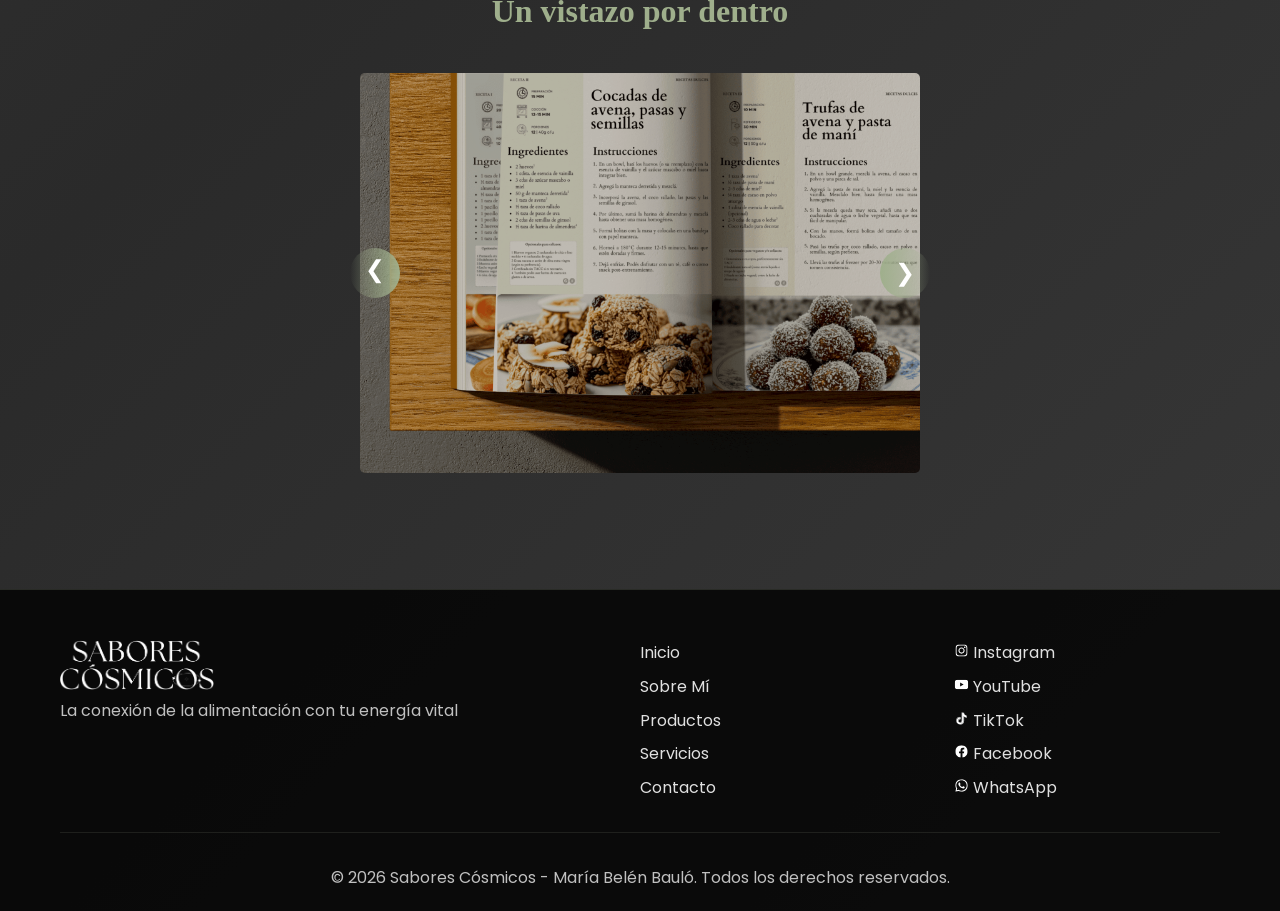
==== commit f958db06: "Add files via upload" ====
--- a/astrocooking.html
+++ b/astrocooking.html
@@ -175,7 +175,7 @@
         
         <div class="area-imagen">
             <div class="book-cover-container">
-                <img src="assets/PLACEHOLDER45.jpg" alt="Portada Astrocooking" class="book-cover">
+                <img src="assets/acooking.png" alt="Portada Astrocooking" class="book-cover">
             </div>
         </div>
 
